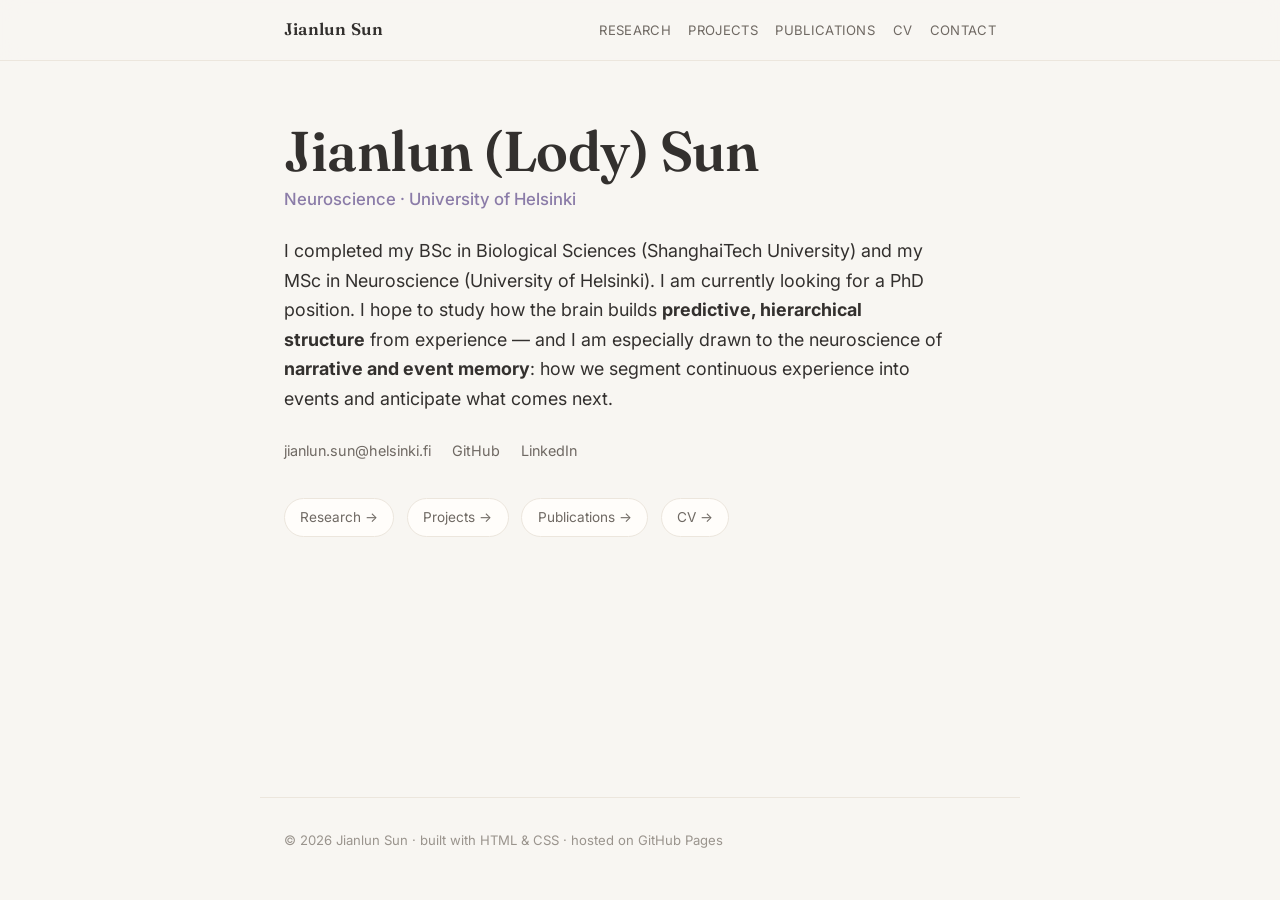
==== index.html @ 6945d0ae "add: home page" ====
<!DOCTYPE html>
<html lang="en">
<head>
<meta charset="UTF-8" />
<meta name="viewport" content="width=device-width, initial-scale=1.0" />
<title>Jianlun (Lody) Sun</title>
<meta name="description" content="Jianlun (Lody) Sun — neuroscience graduate seeking a PhD in predictive structure, rule learning, and the neuroscience of narrative and event memory." />
<link rel="icon" href="data:image/svg+xml,%3Csvg xmlns='http://www.w3.org/2000/svg' viewBox='0 0 32 32'%3E%3Ccircle cx='16' cy='16' r='11' fill='%238B7CA8'/%3E%3C/svg%3E" />
<link rel="preconnect" href="https://fonts.googleapis.com" />
<link rel="preconnect" href="https://fonts.gstatic.com" crossorigin />
<link href="https://fonts.googleapis.com/css2?family=Fraunces:opsz,wght@9..144,400;9..144,500;9..144,600&family=Inter:wght@400;500;600&display=swap" rel="stylesheet" />
<link rel="stylesheet" href="style.css" />
</head>
<body>

<!-- NAV: keep in sync across all pages -->
<nav>
  <div class="nav-inner">
    <a href="index.html" class="brand">Jianlun&nbsp;Sun</a>
    <div class="nav-links">
      <a href="research.html">Research</a>
      <a href="projects.html">Projects</a>
      <a href="publications.html">Publications</a>
      <a href="cv.html">CV</a>
      <a href="contact.html">Contact</a>
    </div>
  </div>
</nav>

<main>
  <section class="hero">
    <h1>Jianlun&nbsp;(Lody)&nbsp;Sun</h1>
    <div class="role">Neuroscience · University of Helsinki</div>
    <p class="lead">
      I completed my BSc in Biological Sciences (ShanghaiTech University) and my
      MSc in Neuroscience (University of Helsinki). I am currently looking for a
      PhD position. I hope to study how the brain builds <strong>predictive,
      hierarchical structure</strong> from experience — and I am especially drawn
      to the neuroscience of <strong>narrative and event memory</strong>: how we
      segment continuous experience into events and anticipate what comes next.
    </p>
    <div class="hero-links">
      <a href="mailto:jianlun.sun@helsinki.fi">jianlun.sun@helsinki.fi</a>
      <a href="https://github.com/LodySun" target="_blank" rel="noopener">GitHub</a>
      <a href="https://linkedin.com/in/lodysun/" target="_blank" rel="noopener">LinkedIn</a>
    </div>
    <div class="explore">
      <a href="research.html">Research →</a>
      <a href="projects.html">Projects →</a>
      <a href="publications.html">Publications →</a>
      <a href="cv.html">CV →</a>
    </div>
  </section>
</main>

<footer>© 2026 Jianlun Sun · built with HTML &amp; CSS · hosted on GitHub Pages</footer>

</body>
</html>
---- style.css ----
/* ===== shared styles for all pages (single source of truth) ===== */
:root {
  --bg: #f8f6f2;
  --surface: #fffdfa;
  --ink: #33302e;
  --ink-soft: #6f6963;
  --ink-faint: #9a948d;
  --line: #ece6dd;
  --accent: #8b7ca8;        /* muted plum — links / primary */
  --accent-soft: #efeaf3;
  --lav: #a99cc4;
  --rose: #cfa0a6;
  --sage: #a2b89c;
  --sky: #93acc6;
  --maxw: 760px;
}

* { box-sizing: border-box; }
html { scroll-behavior: smooth; }

body {
  margin: 0;
  background: var(--bg);
  color: var(--ink);
  font-family: "Inter", system-ui, -apple-system, sans-serif;
  font-size: 16px;
  line-height: 1.65;
  -webkit-font-smoothing: antialiased;
  text-rendering: optimizeLegibility;
  display: flex;
  flex-direction: column;
  min-height: 100vh;
}

a { color: var(--accent); text-decoration: none; transition: color .15s ease; }
a:hover { color: var(--ink); }

/* ---------- nav ---------- */
nav {
  position: sticky; top: 0; z-index: 10;
  background: rgba(248,246,242,.82);
  backdrop-filter: saturate(140%) blur(10px);
  border-bottom: 1px solid var(--line);
}
.nav-inner {
  max-width: var(--maxw); margin: 0 auto;
  display: flex; align-items: baseline; justify-content: space-between;
  padding: 1rem 1.5rem; gap: 1rem;
}
.brand {
  font-family: "Fraunces", serif; font-weight: 600; font-size: 1.05rem;
  color: var(--ink); letter-spacing: .2px; white-space: nowrap;
}
.brand:hover { color: var(--accent); }
.nav-links { display: flex; flex-wrap: wrap; gap: 1.1rem; }
.nav-links a {
  font-size: .82rem; color: var(--ink-soft); letter-spacing: .3px;
  text-transform: uppercase; position: relative; padding-bottom: 2px;
}
.nav-links a::after {
  content: ""; position: absolute; left: 0; bottom: -1px; height: 1.5px; width: 0;
  background: var(--accent); transition: width .2s ease;
}
.nav-links a:hover, .nav-links a.active { color: var(--ink); }
.nav-links a.active::after { width: 100%; }

/* ---------- layout ---------- */
main { max-width: var(--maxw); margin: 0 auto; padding: 0 1.5rem; width: 100%; flex: 1; }
.page { padding: 3.4rem 0; }
.hero { padding-top: 3.8rem; }

.eyebrow {
  display: inline-flex; align-items: center; gap: .5rem;
  font-size: .76rem; text-transform: uppercase; letter-spacing: 1.4px;
  color: var(--ink-faint); margin-bottom: 1.4rem; font-weight: 500;
}
.eyebrow::before {
  content: ""; width: 7px; height: 7px; border-radius: 50%; background: var(--accent);
}

h1 {
  font-family: "Fraunces", serif; font-weight: 600;
  font-size: clamp(2.3rem, 6vw, 3.5rem); line-height: 1.05;
  margin: 0 0 .35rem; letter-spacing: -.5px;
}
h2 {
  font-family: "Fraunces", serif; font-weight: 600;
  font-size: 1.5rem; margin: 0 0 1.3rem; letter-spacing: -.2px;
}
h3 { font-family: "Inter", sans-serif; font-weight: 600; font-size: 1rem; margin: 0 0 .2rem; }
p { margin: 0 0 1rem; }
.lead { font-size: 1.12rem; color: var(--ink); max-width: 60ch; }
.muted { color: var(--ink-soft); }
.small { font-size: .9rem; }

/* ---------- hero ---------- */
.role { font-size: 1.05rem; color: var(--accent); font-weight: 500; margin-bottom: 1.4rem; }
.hero-links { display: flex; flex-wrap: wrap; gap: .4rem 1.3rem; margin-top: 1.6rem; font-size: .9rem; }
.hero-links a { color: var(--ink-soft); }
.hero-links a:hover { color: var(--accent); }
.explore { display: flex; flex-wrap: wrap; gap: .8rem; margin-top: 2.2rem; }
.explore a {
  font-size: .85rem; padding: .45rem .95rem; border: 1px solid var(--line);
  border-radius: 100px; color: var(--ink-soft); background: var(--surface);
}
.explore a:hover { border-color: var(--accent); color: var(--accent); }

/* ---------- entries ---------- */
.entry {
  border-left: 3px solid var(--lav); padding: .15rem 0 .15rem 1.15rem; margin-bottom: 1.7rem;
}
.entry:nth-child(4n+1) { border-color: var(--lav); }
.entry:nth-child(4n+2) { border-color: var(--rose); }
.entry:nth-child(4n+3) { border-color: var(--sage); }
.entry:nth-child(4n)   { border-color: var(--sky); }
.entry .meta { font-size: .82rem; color: var(--ink-faint); margin-bottom: .35rem; }
.entry p { margin: .3rem 0 0; color: var(--ink-soft); font-size: .96rem; }

.tag {
  display: inline-block; font-size: .72rem; letter-spacing: .3px;
  padding: .12rem .55rem; border-radius: 100px; margin-right: .3rem;
  background: var(--accent-soft); color: var(--accent);
}

/* ---------- publications ---------- */
.pub { margin-bottom: 1.4rem; padding-left: 1.15rem; border-left: 3px solid var(--sky); }
.pub .authors { color: var(--ink); }
.pub .venue { color: var(--ink-soft); font-size: .92rem; }
.badge {
  font-size: .72rem; letter-spacing: .3px; padding: .1rem .5rem; border-radius: 100px;
  background: #eef3ec; color: #5f7a59; margin-left: .35rem; white-space: nowrap;
}

/* ---------- buttons ---------- */
.btn {
  display: inline-flex; align-items: center; gap: .5rem;
  font-size: .92rem; font-weight: 500; padding: .6rem 1.2rem; border-radius: 100px;
  background: var(--accent); color: #fff; border: 1px solid var(--accent);
  transition: background .15s ease, transform .15s ease;
}
.btn:hover { background: #7a6c97; color: #fff; transform: translateY(-1px); }

/* ---------- placeholder note ---------- */
.todo {
  font-size: .8rem; color: #b08968; background: #fbf3ea;
  border: 1px dashed #e3c9ab; border-radius: 8px; padding: .15rem .5rem;
}

/* ---------- contact ---------- */
.contact-grid { display: flex; flex-wrap: wrap; gap: 1.6rem 2.4rem; }
.contact-grid .item .label {
  font-size: .74rem; text-transform: uppercase; letter-spacing: 1px;
  color: var(--ink-faint); margin-bottom: .15rem;
}

footer {
  max-width: var(--maxw); margin: 0 auto; padding: 2rem 1.5rem 3rem; width: 100%;
  border-top: 1px solid var(--line); color: var(--ink-faint); font-size: .82rem;
}

@media (max-width: 560px) {
  .nav-inner { flex-direction: column; align-items: flex-start; gap: .6rem; }
  .page { padding: 2.6rem 0; }
}
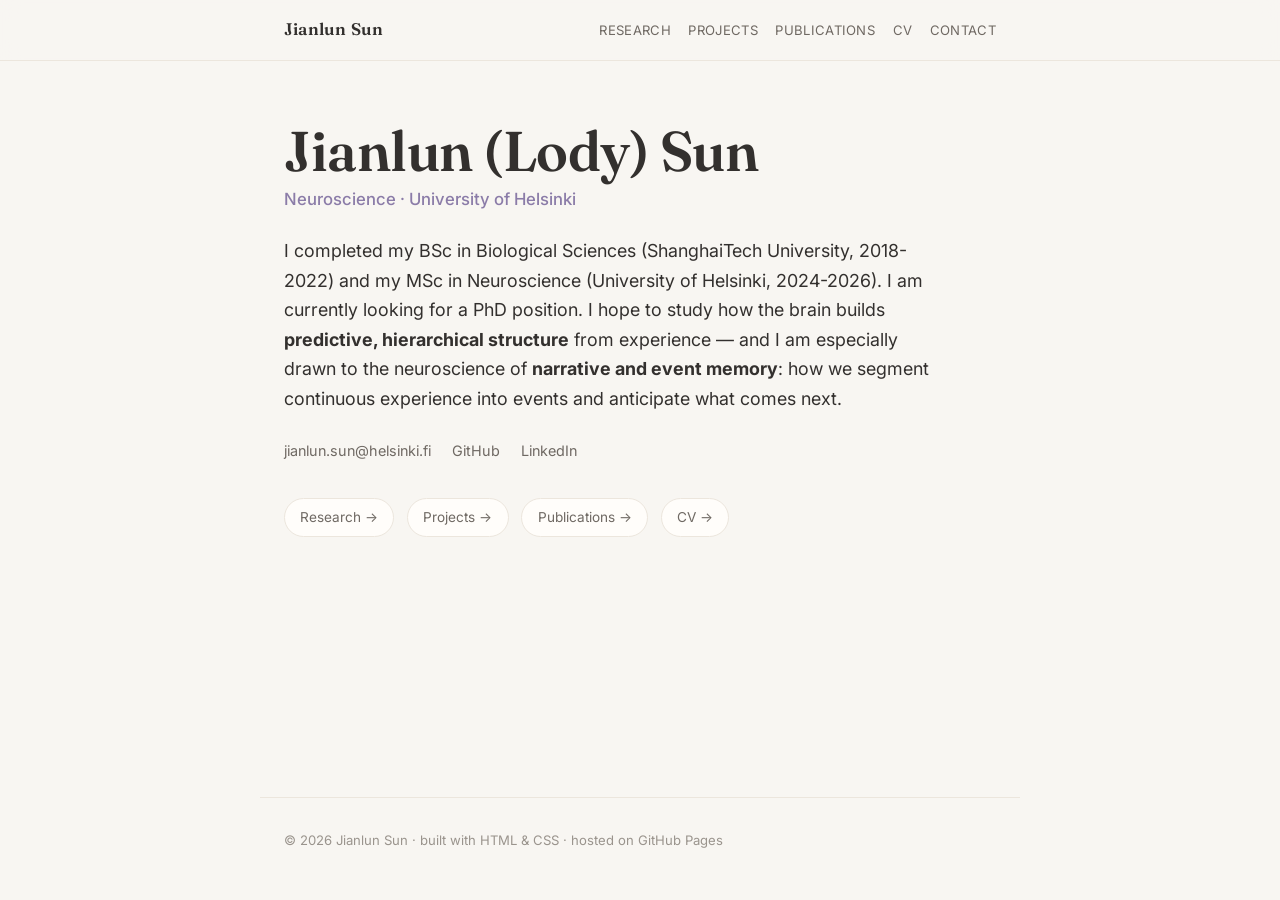
==== commit 163bad74: "Update index.html" ====
--- a/index.html
+++ b/index.html
@@ -32,12 +32,12 @@
     <h1>Jianlun&nbsp;(Lody)&nbsp;Sun</h1>
     <div class="role">Neuroscience · University of Helsinki</div>
     <p class="lead">
-      I completed my BSc in Biological Sciences (ShanghaiTech University) and my
-      MSc in Neuroscience (University of Helsinki). I am currently looking for a
-      PhD position. I hope to study how the brain builds <strong>predictive,
-      hierarchical structure</strong> from experience — and I am especially drawn
-      to the neuroscience of <strong>narrative and event memory</strong>: how we
-      segment continuous experience into events and anticipate what comes next.
+      I completed my BSc in Biological Sciences (ShanghaiTech University, 2018-2022)
+      and my MSc in Neuroscience (University of Helsinki, 2024-2026). 
+      I am currently looking for a PhD position. I hope to study how the brain builds 
+      <strong>predictive, hierarchical structure</strong> from experience — and I am 
+      especially drawn to the neuroscience of <strong>narrative and event memory</strong>:
+      how we segment continuous experience into events and anticipate what comes next.
     </p>
     <div class="hero-links">
       <a href="mailto:jianlun.sun@helsinki.fi">jianlun.sun@helsinki.fi</a>
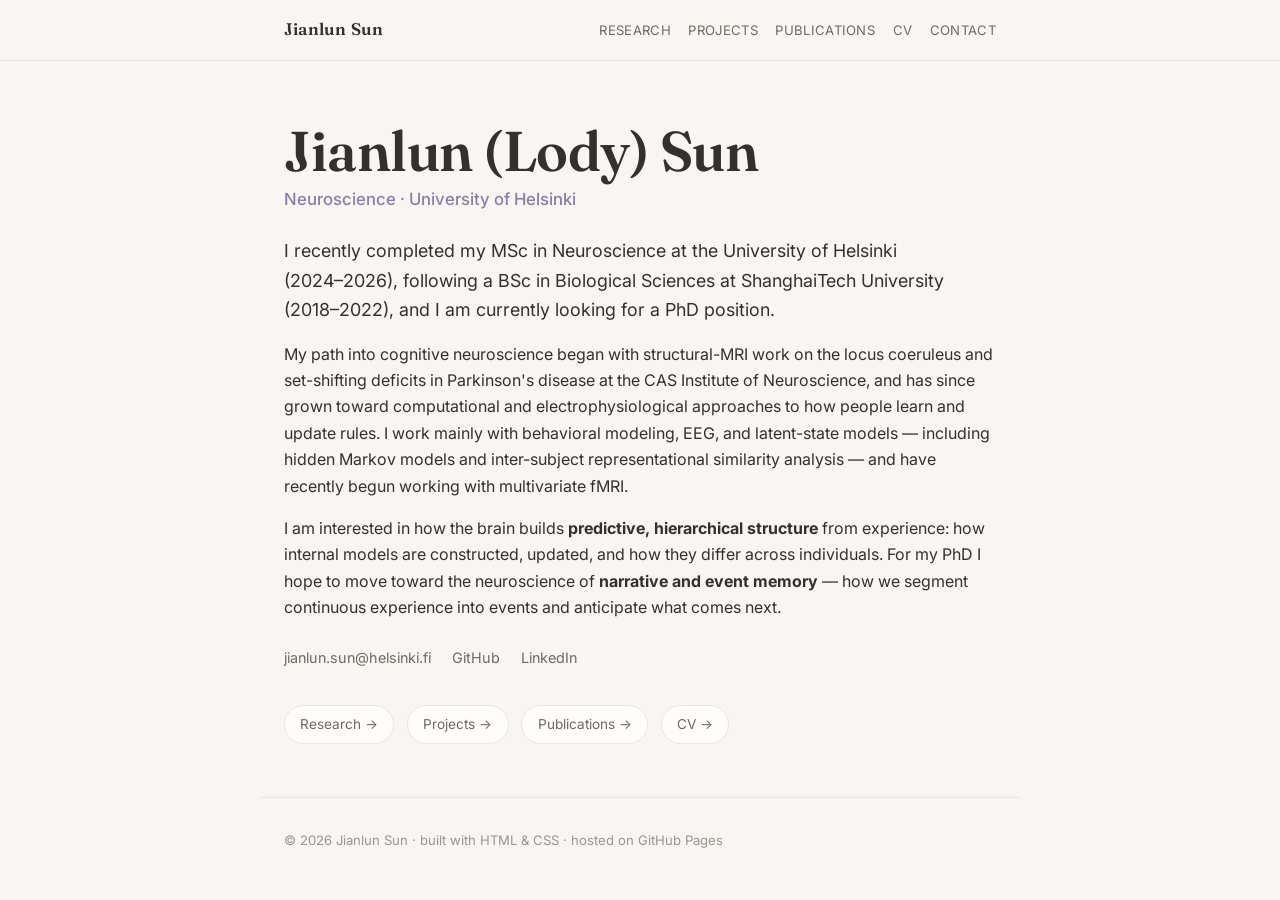
==== commit e7c698e4: "update: expand home bio, inline degree dates" ====
--- a/index.html
+++ b/index.html
@@ -32,12 +32,25 @@
     <h1>Jianlun&nbsp;(Lody)&nbsp;Sun</h1>
     <div class="role">Neuroscience · University of Helsinki</div>
     <p class="lead">
-      I completed my BSc in Biological Sciences (ShanghaiTech University, 2018-2022)
-      and my MSc in Neuroscience (University of Helsinki, 2024-2026). 
-      I am currently looking for a PhD position. I hope to study how the brain builds 
-      <strong>predictive, hierarchical structure</strong> from experience — and I am 
-      especially drawn to the neuroscience of <strong>narrative and event memory</strong>:
-      how we segment continuous experience into events and anticipate what comes next.
+      I recently completed my MSc in Neuroscience at the University of Helsinki
+      (2024–2026), following a BSc in Biological Sciences at ShanghaiTech
+      University (2018–2022), and I am currently looking for a PhD position.
+    </p>
+    <p>
+      My path into cognitive neuroscience began with structural-MRI work on the
+      locus coeruleus and set-shifting deficits in Parkinson's disease at the CAS
+      Institute of Neuroscience, and has since grown toward computational and
+      electrophysiological approaches to how people learn and update rules. I work
+      mainly with behavioral modeling, EEG, and latent-state models — including
+      hidden Markov models and inter-subject representational similarity analysis —
+      and have recently begun working with multivariate fMRI.
+    </p>
+    <p>
+      I am interested in how the brain builds <strong>predictive, hierarchical
+      structure</strong> from experience: how internal models are constructed,
+      updated, and how they differ across individuals. For my PhD I hope to move
+      toward the neuroscience of <strong>narrative and event memory</strong> — how
+      we segment continuous experience into events and anticipate what comes next.
     </p>
     <div class="hero-links">
       <a href="mailto:jianlun.sun@helsinki.fi">jianlun.sun@helsinki.fi</a>
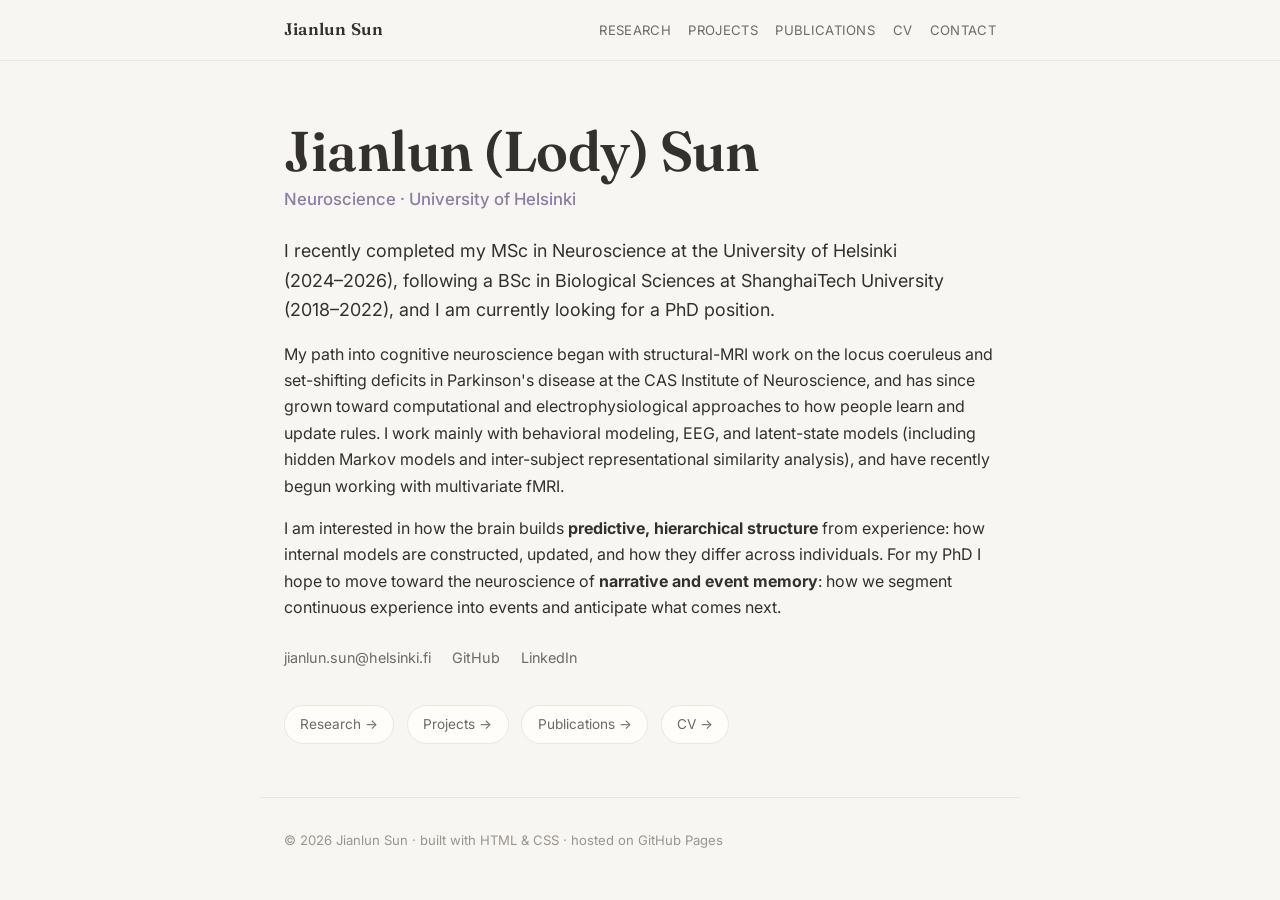
==== commit 9c48cded: "style: replace em dashes with parentheses/colons" ====
--- a/index.html
+++ b/index.html
@@ -4,7 +4,7 @@
 <meta charset="UTF-8" />
 <meta name="viewport" content="width=device-width, initial-scale=1.0" />
 <title>Jianlun (Lody) Sun</title>
-<meta name="description" content="Jianlun (Lody) Sun — neuroscience graduate seeking a PhD in predictive structure, rule learning, and the neuroscience of narrative and event memory." />
+<meta name="description" content="Jianlun (Lody) Sun: neuroscience graduate seeking a PhD in predictive structure, rule learning, and the neuroscience of narrative and event memory." />
 <link rel="icon" href="data:image/svg+xml,%3Csvg xmlns='http://www.w3.org/2000/svg' viewBox='0 0 32 32'%3E%3Ccircle cx='16' cy='16' r='11' fill='%238B7CA8'/%3E%3C/svg%3E" />
 <link rel="preconnect" href="https://fonts.googleapis.com" />
 <link rel="preconnect" href="https://fonts.gstatic.com" crossorigin />
@@ -41,15 +41,15 @@
       locus coeruleus and set-shifting deficits in Parkinson's disease at the CAS
       Institute of Neuroscience, and has since grown toward computational and
       electrophysiological approaches to how people learn and update rules. I work
-      mainly with behavioral modeling, EEG, and latent-state models — including
-      hidden Markov models and inter-subject representational similarity analysis —
+      mainly with behavioral modeling, EEG, and latent-state models (including
+      hidden Markov models and inter-subject representational similarity analysis),
       and have recently begun working with multivariate fMRI.
     </p>
     <p>
       I am interested in how the brain builds <strong>predictive, hierarchical
       structure</strong> from experience: how internal models are constructed,
       updated, and how they differ across individuals. For my PhD I hope to move
-      toward the neuroscience of <strong>narrative and event memory</strong> — how
+      toward the neuroscience of <strong>narrative and event memory</strong>: how
       we segment continuous experience into events and anticipate what comes next.
     </p>
     <div class="hero-links">
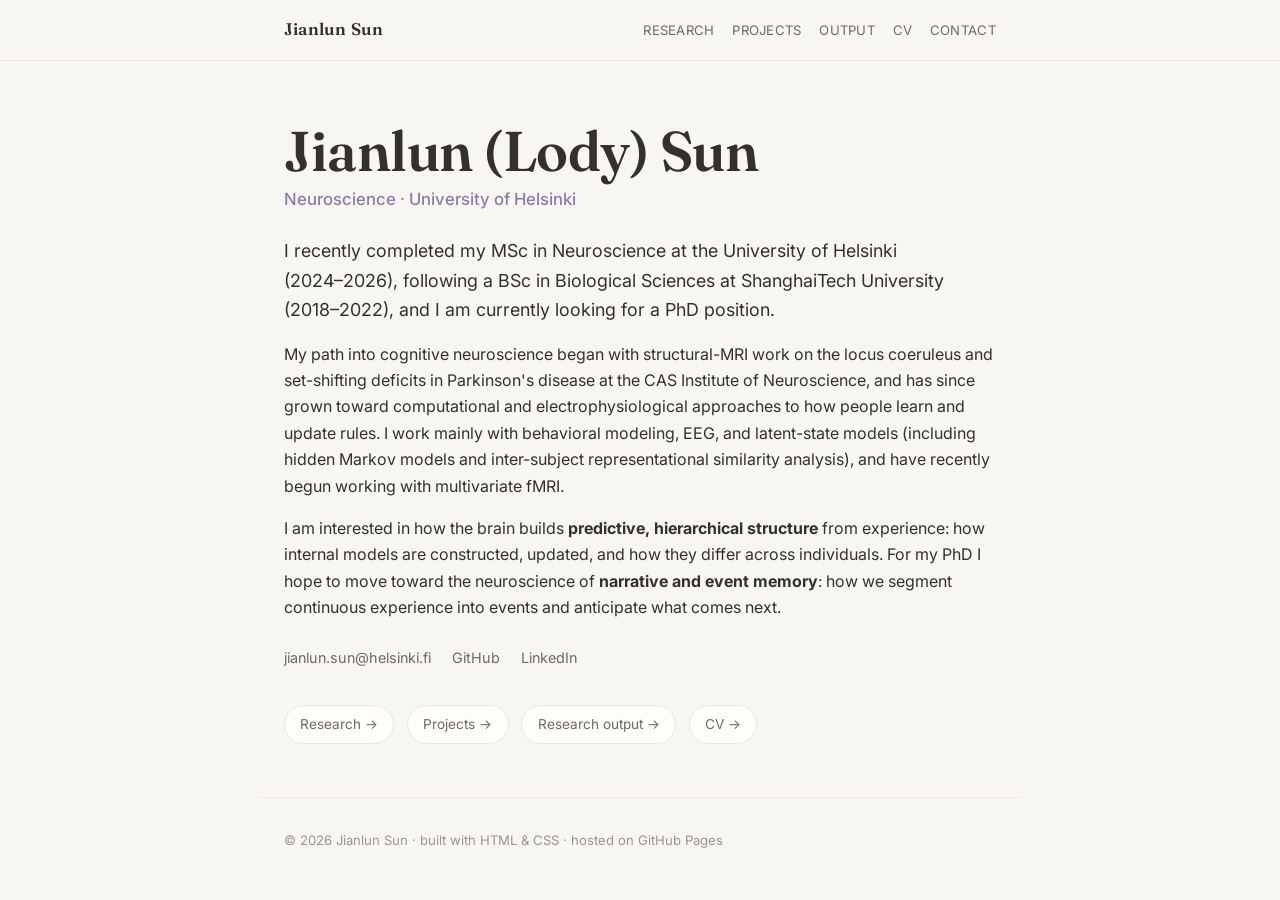
==== commit 57cdafd3: "rename Publications section to Research Output" ====
--- a/index.html
+++ b/index.html
@@ -20,7 +20,7 @@
     <div class="nav-links">
       <a href="research.html">Research</a>
       <a href="projects.html">Projects</a>
-      <a href="publications.html">Publications</a>
+      <a href="publications.html">Output</a>
       <a href="cv.html">CV</a>
       <a href="contact.html">Contact</a>
     </div>
@@ -60,7 +60,7 @@
     <div class="explore">
       <a href="research.html">Research →</a>
       <a href="projects.html">Projects →</a>
-      <a href="publications.html">Publications →</a>
+      <a href="publications.html">Research output →</a>
       <a href="cv.html">CV →</a>
     </div>
   </section>
--- a/style.css
+++ b/style.css
@@ -131,6 +131,31 @@
   background: #eef3ec; color: #5f7a59; margin-left: .35rem; white-space: nowrap;
 }
 
+/* ---------- abstract disclosure ---------- */
+.pub details { margin-top: .45rem; }
+.pub summary {
+  display: inline-flex; align-items: center; gap: .3rem;
+  font-size: .85rem; color: var(--accent);
+  cursor: pointer; list-style: none; width: fit-content;
+}
+.pub summary span {
+  text-decoration: underline; text-decoration-thickness: 1px;
+  text-underline-offset: .22em;
+}
+.pub summary::-webkit-details-marker { display: none; }
+.pub summary::before {
+  content: "\203A"; font-size: 1rem; line-height: 1; transition: transform .15s ease;
+}
+.pub details[open] summary::before { transform: rotate(90deg); }
+.pub summary:hover { color: var(--ink); }
+.pub .abstract {
+  margin: .55rem 0 0; font-size: .9rem; color: var(--ink-soft);
+  border-left: 2px solid var(--line); padding-left: .85rem;
+}
+.pub .abstract p { margin: 0 0 .7rem; }
+.pub .abstract p:last-child { margin-bottom: 0; }
+@media print { .pub details > *:not(summary) { display: block; } }
+
 /* ---------- buttons ---------- */
 .btn {
   display: inline-flex; align-items: center; gap: .5rem;
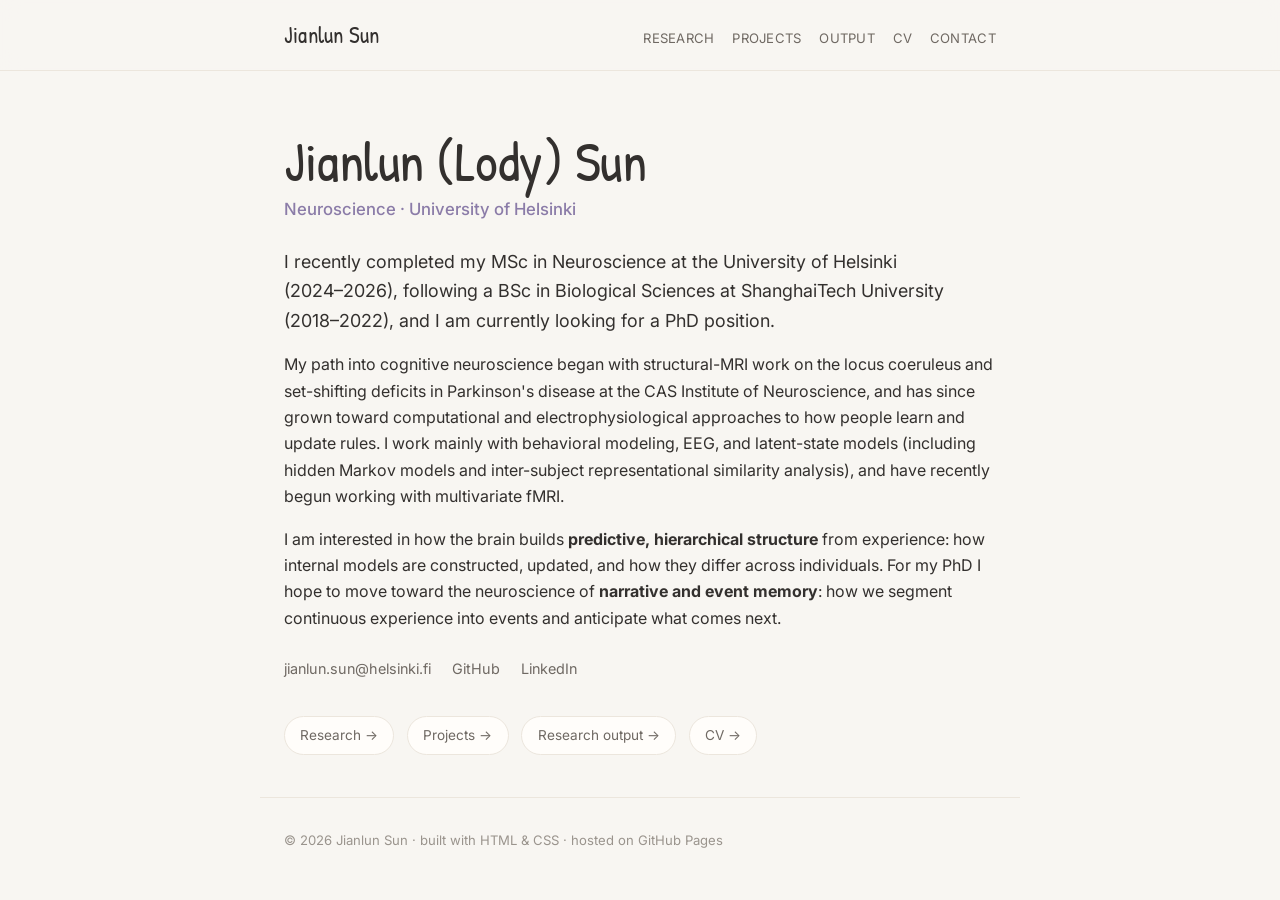
==== commit 4c54a49d: "Align disclosure arrows with titles and add handwritten name typography" ====
--- a/index.html
+++ b/index.html
@@ -8,7 +8,7 @@
 <link rel="icon" href="data:image/svg+xml,%3Csvg xmlns='http://www.w3.org/2000/svg' viewBox='0 0 32 32'%3E%3Ccircle cx='16' cy='16' r='11' fill='%238B7CA8'/%3E%3C/svg%3E" />
 <link rel="preconnect" href="https://fonts.googleapis.com" />
 <link rel="preconnect" href="https://fonts.gstatic.com" crossorigin />
-<link href="https://fonts.googleapis.com/css2?family=Fraunces:opsz,wght@9..144,400;9..144,500;9..144,600&family=Inter:wght@400;500;600&display=swap" rel="stylesheet" />
+<link href="https://fonts.googleapis.com/css2?family=Patrick+Hand&family=Fraunces:opsz,wght@9..144,400;9..144,500;9..144,600&family=Inter:wght@400;500;600&display=swap" rel="stylesheet" />
 <link rel="stylesheet" href="style.css" />
 </head>
 <body>
--- a/style.css
+++ b/style.css
@@ -48,7 +48,7 @@
   padding: 1rem 1.5rem; gap: 1rem;
 }
 .brand {
-  font-family: "Fraunces", serif; font-weight: 600; font-size: 1.05rem;
+  font-family: "Patrick Hand", cursive; font-weight: 400; font-size: 1.45rem;
   color: var(--ink); letter-spacing: .2px; white-space: nowrap;
 }
 .brand:hover { color: var(--accent); }
@@ -187,3 +187,26 @@
   .nav-inner { flex-direction: column; align-items: flex-start; gap: .6rem; }
   .page { padding: 2.6rem 0; }
 }
+
+/* ---------- research disclosures ---------- */
+.achievements { padding-top: 0; }
+.research-disclosure > summary {
+  display: block;
+  cursor: pointer; list-style: none; padding: .35rem 0;
+}
+.research-disclosure > summary::-webkit-details-marker { display: none; }
+.research-disclosure > summary h3 { display: flex; align-items: baseline; gap: .5rem; }
+.research-disclosure > summary h3::before {
+  content: "›"; display: inline-block; flex: 0 0 auto; color: var(--accent); font-size: 1.2rem;
+  transition: transform .15s ease;
+}
+.research-disclosure[open] > summary h3::before { transform: rotate(90deg); }
+.research-disclosure > summary:hover h3 { color: var(--accent); }
+.research-disclosure > summary:focus-visible { outline: 2px solid var(--accent); outline-offset: 5px; }
+.achievement-heading { min-width: 0; }
+.achievement-heading .meta { display: block; padding-left: 1.05rem; }
+.research-disclosure .disclosure-body { padding: .5rem 0 .25rem; }
+.research-disclosure .disclosure-body p + p { margin-top: 1rem; }
+.research-disclosure .achievement-links { font-size: .85rem; }
+
+.hero h1 { font-family: "Patrick Hand", cursive; font-weight: 400; }
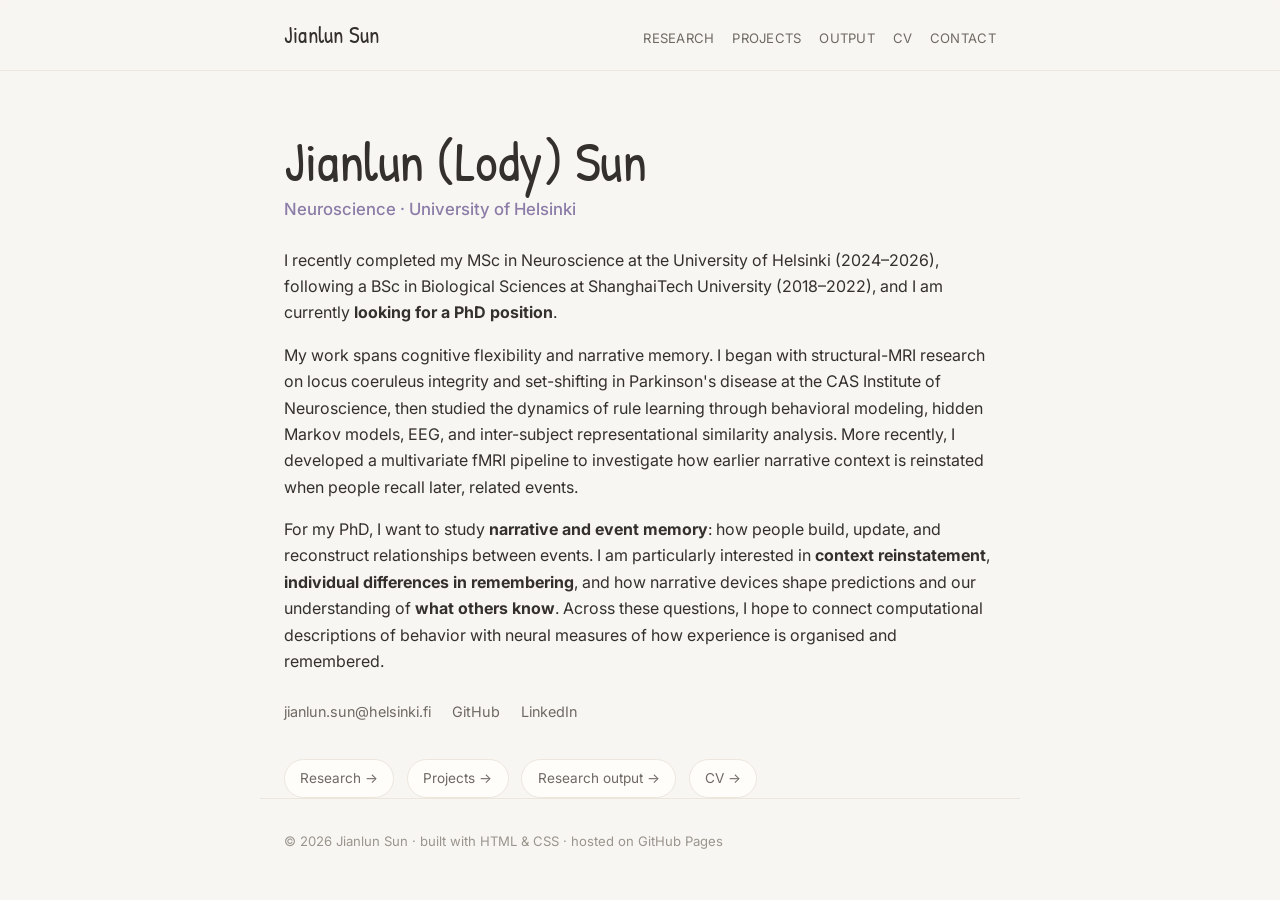
==== commit 22511bf3: "Update homepage research introduction and unify paragraph typography" ====
--- a/index.html
+++ b/index.html
@@ -9,7 +9,7 @@
 <link rel="preconnect" href="https://fonts.googleapis.com" />
 <link rel="preconnect" href="https://fonts.gstatic.com" crossorigin />
 <link href="https://fonts.googleapis.com/css2?family=Patrick+Hand&family=Fraunces:opsz,wght@9..144,400;9..144,500;9..144,600&family=Inter:wght@400;500;600&display=swap" rel="stylesheet" />
-<link rel="stylesheet" href="style.css" />
+<link rel="stylesheet" href="style.css?v=4c54a49" />
 </head>
 <body>
 
@@ -31,26 +31,29 @@
   <section class="hero">
     <h1>Jianlun&nbsp;(Lody)&nbsp;Sun</h1>
     <div class="role">Neuroscience · University of Helsinki</div>
-    <p class="lead">
+    <p>
       I recently completed my MSc in Neuroscience at the University of Helsinki
       (2024–2026), following a BSc in Biological Sciences at ShanghaiTech
-      University (2018–2022), and I am currently looking for a PhD position.
+      University (2018–2022), and I am currently <strong>looking for a PhD position</strong>.
     </p>
     <p>
-      My path into cognitive neuroscience began with structural-MRI work on the
-      locus coeruleus and set-shifting deficits in Parkinson's disease at the CAS
-      Institute of Neuroscience, and has since grown toward computational and
-      electrophysiological approaches to how people learn and update rules. I work
-      mainly with behavioral modeling, EEG, and latent-state models (including
-      hidden Markov models and inter-subject representational similarity analysis),
-      and have recently begun working with multivariate fMRI.
+      My work spans cognitive flexibility and narrative memory. I began with
+      structural-MRI research on locus coeruleus integrity and set-shifting in
+      Parkinson's disease at the CAS Institute of Neuroscience, then studied
+      the dynamics of rule learning through behavioral modeling, hidden Markov
+      models, EEG, and inter-subject representational similarity analysis.
+      More recently, I developed a multivariate fMRI pipeline to investigate
+      how earlier narrative context is reinstated when people recall later,
+      related events.
     </p>
     <p>
-      I am interested in how the brain builds <strong>predictive, hierarchical
-      structure</strong> from experience: how internal models are constructed,
-      updated, and how they differ across individuals. For my PhD I hope to move
-      toward the neuroscience of <strong>narrative and event memory</strong>: how
-      we segment continuous experience into events and anticipate what comes next.
+      For my PhD, I want to study <strong>narrative and event memory</strong>:
+      how people build, update, and reconstruct relationships between events.
+      I am particularly interested in <strong>context reinstatement</strong>,
+      <strong>individual differences in remembering</strong>, and how narrative
+      devices shape predictions and our understanding of <strong>what others know</strong>.
+      Across these questions, I hope to connect computational descriptions of
+      behavior with neural measures of how experience is organised and remembered.
     </p>
     <div class="hero-links">
       <a href="mailto:jianlun.sun@helsinki.fi">jianlun.sun@helsinki.fi</a>
